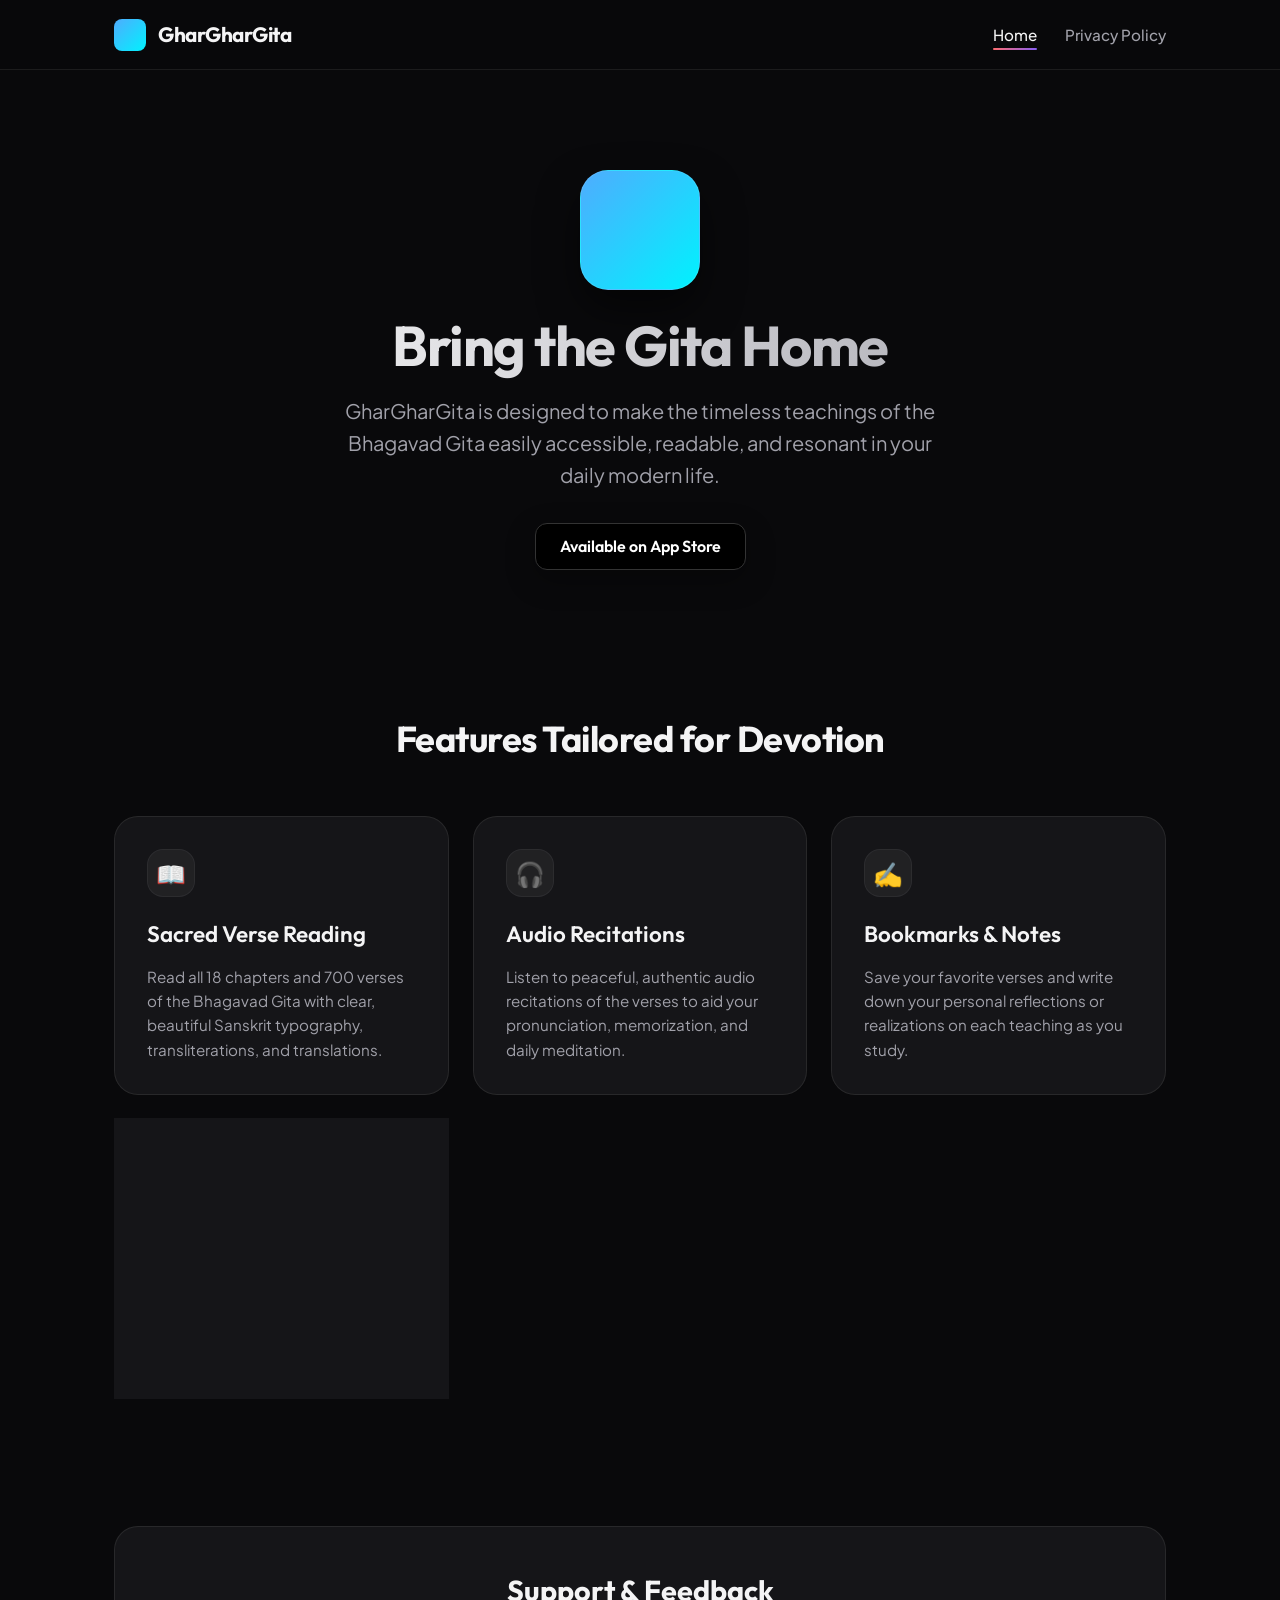
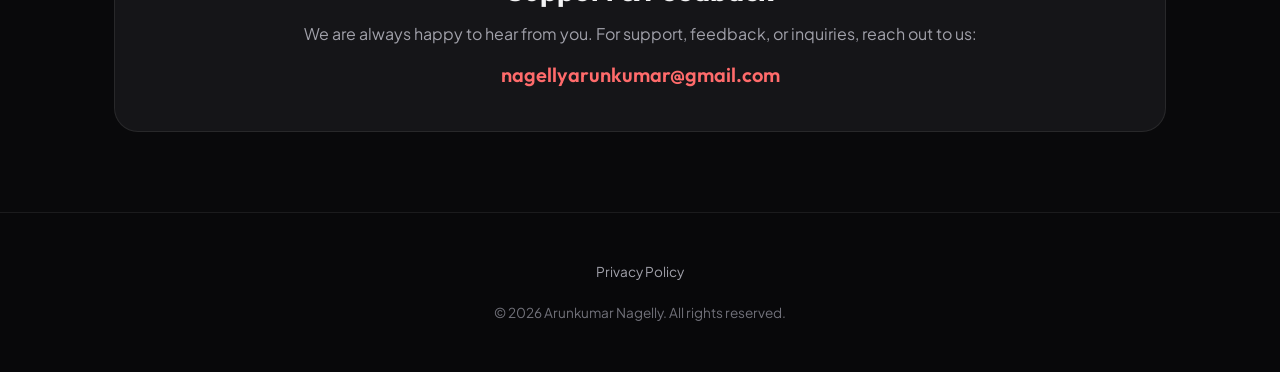
==== gharghargita/index.html @ 8e520320 "Add modern landing pages for GharGharGita and Prachodayat" ====
<!DOCTYPE html>
<html lang="en">
<head>
    <meta charset="UTF-8">
    <meta name="viewport" content="width=device-width, initial-scale=1.0">
    <title>GharGharGita - Gita in Every Home</title>
    <meta name="description" content="GharGharGita brings the wisdom and peace of the Bhagavad Gita into your daily home life. Beautiful translations, audio recitation, and clean reading layout.">
    <!-- OpenGraph Tags -->
    <meta property="og:title" content="GharGharGita - Gita in Every Home">
    <meta property="og:description" content="GharGharGita brings the wisdom and peace of the Bhagavad Gita into your daily home life. Beautiful translations, audio recitation, and clean reading layout.">
    <meta property="og:type" content="website">
    
    <link rel="stylesheet" href="../styles.css">
</head>
<body>
    <header>
        <div class="container nav-container">
            <a href="../index.html" class="logo-link">
                <span class="logo-icon gita"></span>
                <span>GharGharGita</span>
            </a>
            <ul class="nav-links">
                <li><a href="index.html" class="active">Home</a></li>
                <li><a href="../privacypolicy.html">Privacy Policy</a></li>
            </ul>
        </div>
    </header>

    <main class="container">
        <!-- Hero Section -->
        <section class="hero">
            <div class="hero-app-icon" style="background: var(--accent-gita); margin: 0 auto 24px auto;"></div>
            <h1 class="hero-title">Bring the Gita Home</h1>
            <p class="hero-tagline">GharGharGita is designed to make the timeless teachings of the Bhagavad Gita easily accessible, readable, and resonant in your daily modern life.</p>
            <a href="#" class="app-store-badge">Available on App Store</a>
        </section>

        <!-- Features Section -->
        <section class="features-section">
            <h2 class="section-title">Features Tailored for Devotion</h2>
            <div class="features-grid">
                <!-- Feature 1 -->
                <div class="feature-card">
                    <div class="feature-icon-wrapper">📖</div>
                    <h3>Sacred Verse Reading</h3>
                    <p>Read all 18 chapters and 700 verses of the Bhagavad Gita with clear, beautiful Sanskrit typography, transliterations, and translations.</p>
                </div>
                <!-- Feature 2 -->
                <div class="feature-card">
                    <div class="feature-icon-wrapper">🎧</div>
                    <h3>Audio Recitations</h3>
                    <p>Listen to peaceful, authentic audio recitations of the verses to aid your pronunciation, memorization, and daily meditation.</p>
                </div>
                <!-- Feature 3 -->
                <div class="feature-card">
                    <div class="feature-icon-wrapper">✍️</div>
                    <h3>Bookmarks & Notes</h3>
                    <p>Save your favorite verses and write down your personal reflections or realizations on each teaching as you study.</p>
                </div>
                <!-- Feature 4 -->
                <div class="feature-card">
                    <div class="feature-icon-wrapper">🧘</div>
                    <h3>Mindful & Offline</h3>
                    <p>No internet connection or account signup required. Keep your study peaceful, private, and distraction-free on your iOS device.</p>
                </div>
            </div>
        </section>

        <!-- Contact Section -->
        <section class="contact-block" style="margin-bottom: 80px;">
            <h2 style="font-family: var(--font-heading); font-size: 1.8rem; margin-bottom: 8px;">Support & Feedback</h2>
            <p style="color: var(--text-secondary);">We are always happy to hear from you. For support, feedback, or inquiries, reach out to us:</p>
            <span class="contact-email">nagellyarunkumar@gmail.com</span>
        </section>
    </main>

    <footer>
        <div class="container">
            <div class="footer-nav">
                <a href="../privacypolicy.html">Privacy Policy</a>
            </div>
            <p>&copy; 2026 Arunkumar Nagelly. All rights reserved.</p>
        </div>
    </footer>
</body>
</html>
---- styles.css ----
/* styles.css */
@import url('https://fonts.googleapis.com/css2?family=Outfit:wght@300;400;500;600;700&family=Plus+Jakarta+Sans:ital,wght@0,300;0,400;0,500;0,600;0,700;1,400&display=swap');

:root {
    --bg-primary: #09090b;
    --bg-secondary: #18181b;
    --bg-card: rgba(28, 28, 30, 0.7);
    --border-color: rgba(255, 255, 255, 0.08);
    
    --text-primary: #f4f4f5;
    --text-secondary: #a1a1aa;
    --text-muted: #71717a;
    
    --accent-glow: linear-gradient(135deg, #ff4e50 0%, #f9d423 100%);
    --accent-rasa: linear-gradient(135deg, #ff6b6b 0%, #845ef7 100%);
    --accent-gita: linear-gradient(135deg, #4facfe 0%, #00f2fe 100%);
    
    --font-heading: 'Outfit', -apple-system, BlinkMacSystemFont, "Segoe UI", Roboto, sans-serif;
    --font-body: 'Plus Jakarta Sans', -apple-system, BlinkMacSystemFont, "Segoe UI", Roboto, sans-serif;
    
    --transition-smooth: all 0.3s cubic-bezier(0.16, 1, 0.3, 1);
    --border-radius-lg: 24px;
    --border-radius-md: 16px;
    --border-radius-sm: 8px;
    --max-width: 1100px;
}

* {
    box-sizing: border-box;
    margin: 0;
    padding: 0;
}

html, body {
    background-color: var(--bg-primary);
    color: var(--text-primary);
    font-family: var(--font-body);
    line-height: 1.6;
    -webkit-font-smoothing: antialiased;
    overflow-x: hidden;
}

a {
    color: inherit;
    text-decoration: none;
    transition: var(--transition-smooth);
}

/* Common Layout Elements */
.container {
    max-width: var(--max-width);
    margin: 0 auto;
    padding: 0 24px;
}

/* Header Navbar */
header {
    position: sticky;
    top: 0;
    z-index: 100;
    backdrop-filter: blur(20px);
    -webkit-backdrop-filter: blur(20px);
    border-bottom: 1px solid var(--border-color);
    background-color: rgba(9, 9, 11, 0.7);
    padding: 18px 0;
}

.nav-container {
    display: flex;
    justify-content: space-between;
    align-items: center;
}

.logo-link {
    display: flex;
    align-items: center;
    gap: 12px;
    font-family: var(--font-heading);
    font-weight: 700;
    font-size: 1.3rem;
    letter-spacing: -0.5px;
}

.logo-icon {
    width: 32px;
    height: 32px;
    border-radius: var(--border-radius-sm);
    background: var(--accent-rasa);
    display: inline-block;
}

.logo-icon.gita {
    background: var(--accent-gita);
}

.nav-links {
    display: flex;
    gap: 28px;
    list-style: none;
}

.nav-links a {
    font-size: 0.95rem;
    font-weight: 500;
    color: var(--text-secondary);
}

.nav-links a:hover {
    color: var(--text-primary);
}

.nav-links a.active {
    color: var(--text-primary);
    position: relative;
}

.nav-links a.active::after {
    content: '';
    position: absolute;
    bottom: -6px;
    left: 0;
    width: 100%;
    height: 2px;
    background: var(--accent-rasa);
    border-radius: 2px;
}

/* Hero Section */
.hero {
    padding: 100px 0 60px 0;
    text-align: center;
    position: relative;
}

.hero::before {
    content: '';
    position: absolute;
    top: -10%;
    left: 50%;
    transform: translateX(-50%);
    width: 600px;
    height: 400px;
    background: radial-gradient(circle, rgba(132, 94, 247, 0.15) 0%, rgba(9, 9, 11, 0) 70%);
    z-index: -1;
    pointer-events: none;
}

.hero-app-icon {
    width: 120px;
    height: 120px;
    border-radius: 28px;
    box-shadow: 0 20px 40px rgba(0, 0, 0, 0.5);
    margin-bottom: 24px;
    border: 1px solid rgba(255, 255, 255, 0.1);
    transition: var(--transition-smooth);
}

.hero-app-icon:hover {
    transform: scale(1.05) rotate(2deg);
}

.hero-title {
    font-family: var(--font-heading);
    font-size: 3.5rem;
    font-weight: 700;
    letter-spacing: -1.5px;
    line-height: 1.15;
    margin-bottom: 16px;
    background: linear-gradient(to right, #ffffff, #a1a1aa);
    -webkit-background-clip: text;
    -webkit-text-fill-color: transparent;
}

.hero-tagline {
    font-size: 1.25rem;
    color: var(--text-secondary);
    max-width: 600px;
    margin: 0 auto 32px auto;
    font-weight: 400;
}

/* App Store Badge */
.app-store-badge {
    display: inline-block;
    background: #000;
    border: 1px solid #333;
    border-radius: 12px;
    padding: 10px 24px;
    font-family: var(--font-heading);
    font-weight: 600;
    font-size: 1rem;
    color: #fff;
    transition: var(--transition-smooth);
    box-shadow: 0 10px 30px rgba(0, 0, 0, 0.3);
}

.app-store-badge:hover {
    background: #111;
    border-color: #555;
    transform: translateY(-2px);
    box-shadow: 0 15px 35px rgba(0, 0, 0, 0.4);
}

/* Features Grid */
.features-section {
    padding: 80px 0;
}

.section-title {
    font-family: var(--font-heading);
    font-size: 2.25rem;
    font-weight: 700;
    letter-spacing: -0.5px;
    text-align: center;
    margin-bottom: 48px;
}

.features-grid {
    display: grid;
    grid-template-columns: repeat(auto-fit, minmax(320px, 1fr));
    gap: 24px;
}

.feature-card {
    background: var(--bg-card);
    border: 1px solid var(--border-color);
    border-radius: var(--border-radius-lg);
    padding: 32px;
    backdrop-filter: blur(10px);
    -webkit-backdrop-filter: blur(10px);
    transition: var(--transition-smooth);
    display: flex;
    flex-direction: column;
    justify-content: flex-start;
}

.feature-card:hover {
    transform: translateY(-6px);
    border-color: rgba(255, 255, 255, 0.15);
    box-shadow: 0 20px 40px rgba(0, 0, 0, 0.4);
}

.feature-icon-wrapper {
    width: 48px;
    height: 48px;
    border-radius: var(--border-radius-md);
    background: rgba(255, 255, 255, 0.05);
    display: flex;
    align-items: center;
    justify-content: center;
    margin-bottom: 20px;
    font-size: 1.5rem;
    border: 1px solid rgba(255, 255, 255, 0.05);
}

.feature-card h3 {
    font-family: var(--font-heading);
    font-size: 1.4rem;
    font-weight: 600;
    margin-bottom: 12px;
}

.feature-card p {
    color: var(--text-secondary);
    font-size: 0.95rem;
    line-height: 1.6;
}

/* Premium Information */
.premium-section {
    padding: 80px 0;
    position: relative;
}

.premium-card {
    background: linear-gradient(180deg, rgba(28, 28, 30, 0.6) 0%, rgba(14, 14, 16, 0.8) 100%);
    border: 1px solid rgba(132, 94, 247, 0.3);
    border-radius: var(--border-radius-lg);
    padding: 48px;
    text-align: center;
    position: relative;
    overflow: hidden;
    max-width: 800px;
    margin: 0 auto;
    backdrop-filter: blur(10px);
    -webkit-backdrop-filter: blur(10px);
}

.premium-card::before {
    content: '';
    position: absolute;
    top: -50%;
    left: -50%;
    width: 200%;
    height: 200%;
    background: radial-gradient(circle, rgba(132, 94, 247, 0.1) 0%, rgba(9, 9, 11, 0) 60%);
    pointer-events: none;
    z-index: -1;
}

.premium-badge {
    background: var(--accent-rasa);
    color: white;
    font-size: 0.8rem;
    font-family: var(--font-heading);
    font-weight: 700;
    text-transform: uppercase;
    letter-spacing: 1px;
    padding: 6px 16px;
    border-radius: 20px;
    display: inline-block;
    margin-bottom: 20px;
}

.premium-title {
    font-family: var(--font-heading);
    font-size: 2rem;
    font-weight: 700;
    margin-bottom: 12px;
}

.premium-price {
    font-size: 1.5rem;
    font-family: var(--font-heading);
    font-weight: 600;
    color: #ff6b6b;
    margin-bottom: 24px;
}

.premium-list {
    text-align: left;
    max-width: 500px;
    margin: 0 auto 32px auto;
    list-style: none;
}

.premium-list li {
    padding-left: 28px;
    position: relative;
    margin-bottom: 12px;
    font-size: 1rem;
    color: var(--text-secondary);
}

.premium-list li::before {
    content: '✦';
    position: absolute;
    left: 0;
    top: 0;
    color: #ff6b6b;
}

/* Legal Documents & Support layout */
.doc-layout {
    max-width: 750px;
    margin: 60px auto 100px auto;
    padding: 0 24px;
}

.doc-header {
    margin-bottom: 40px;
    text-align: center;
}

.doc-title {
    font-family: var(--font-heading);
    font-size: 2.75rem;
    font-weight: 700;
    letter-spacing: -1px;
    margin-bottom: 12px;
}

.doc-date {
    color: var(--text-muted);
    font-size: 0.9rem;
    text-transform: uppercase;
    letter-spacing: 0.5px;
}

.doc-content h2 {
    font-family: var(--font-heading);
    font-size: 1.6rem;
    font-weight: 600;
    margin-top: 36px;
    margin-bottom: 16px;
    color: var(--text-primary);
    border-bottom: 1px solid var(--border-color);
    padding-bottom: 8px;
}

.doc-content p {
    color: var(--text-secondary);
    margin-bottom: 20px;
    font-size: 1rem;
    line-height: 1.7;
}

.doc-content ul {
    margin-bottom: 24px;
    padding-left: 20px;
    color: var(--text-secondary);
}

.doc-content li {
    margin-bottom: 8px;
    font-size: 1rem;
}

/* Support Page Accordion / Items */
.faq-container {
    margin-top: 32px;
}

.faq-item {
    background: var(--bg-card);
    border: 1px solid var(--border-color);
    border-radius: var(--border-radius-md);
    margin-bottom: 16px;
    padding: 24px;
    transition: var(--transition-smooth);
}

.faq-item:hover {
    border-color: rgba(255, 255, 255, 0.15);
}

.faq-question {
    font-family: var(--font-heading);
    font-size: 1.15rem;
    font-weight: 600;
    margin-bottom: 8px;
    color: var(--text-primary);
}

.faq-answer {
    color: var(--text-secondary);
    font-size: 0.95rem;
    line-height: 1.6;
}

/* Contact Info block */
.contact-block {
    background: var(--bg-card);
    border: 1px solid var(--border-color);
    border-radius: var(--border-radius-lg);
    padding: 40px;
    text-align: center;
    margin-top: 48px;
}

.contact-email {
    display: inline-block;
    font-family: var(--font-heading);
    font-size: 1.25rem;
    font-weight: 600;
    color: #ff6b6b;
    margin-top: 12px;
}

/* App Hub / Portal Layout */
.portal-grid {
    display: grid;
    grid-template-columns: repeat(auto-fit, minmax(400px, 1fr));
    gap: 32px;
    padding: 60px 0 100px 0;
}

@media (max-width: 768px) {
    .portal-grid {
        grid-template-columns: 1fr;
    }
}

.app-card {
    background: var(--bg-card);
    border: 1px solid var(--border-color);
    border-radius: var(--border-radius-lg);
    padding: 48px 40px;
    backdrop-filter: blur(10px);
    -webkit-backdrop-filter: blur(10px);
    transition: var(--transition-smooth);
    display: flex;
    flex-direction: column;
    align-items: center;
    text-align: center;
    position: relative;
    overflow: hidden;
}

.app-card:hover {
    transform: translateY(-8px);
    box-shadow: 0 30px 60px rgba(0, 0, 0, 0.4);
}

.app-card.rasa-card:hover {
    border-color: rgba(132, 94, 247, 0.4);
}

.app-card.gita-card:hover {
    border-color: rgba(79, 172, 254, 0.4);
}

.app-card-icon {
    width: 96px;
    height: 96px;
    border-radius: 22px;
    margin-bottom: 24px;
    border: 1px solid rgba(255, 255, 255, 0.08);
}

.app-card-title {
    font-family: var(--font-heading);
    font-size: 1.8rem;
    font-weight: 700;
    margin-bottom: 12px;
}

.app-card-desc {
    color: var(--text-secondary);
    font-size: 0.95rem;
    margin-bottom: 32px;
    line-height: 1.6;
    flex-grow: 1;
}

.app-card-btn {
    background: rgba(255, 255, 255, 0.05);
    border: 1px solid rgba(255, 255, 255, 0.1);
    color: #fff;
    padding: 12px 28px;
    border-radius: var(--border-radius-md);
    font-weight: 600;
    transition: var(--transition-smooth);
    width: 100%;
    margin-bottom: 12px;
}

.app-card-btn:hover {
    background: #fff;
    color: #000;
    border-color: #fff;
}

.app-card-links {
    display: flex;
    gap: 16px;
    font-size: 0.85rem;
    color: var(--text-muted);
}

.app-card-links a:hover {
    color: var(--text-primary);
}

/* Footer styling */
footer {
    border-top: 1px solid var(--border-color);
    padding: 48px 0;
    color: var(--text-muted);
    font-size: 0.85rem;
    text-align: center;
    background: rgba(9, 9, 11, 0.5);
}

.footer-nav {
    display: flex;
    justify-content: center;
    gap: 24px;
    margin-bottom: 20px;
}

.footer-nav a {
    color: var(--text-secondary);
}

.footer-nav a:hover {
    color: var(--text-primary);
}

/* Media Queries */
@media (max-width: 768px) {
    .hero-title {
        font-size: 2.5rem;
    }
    
    .nav-links {
        display: none; /* simple mobile fallback, or we rely on full responsive layout */
    }
    
    .features-grid {
        grid-template-columns: 1fr;
    }
}
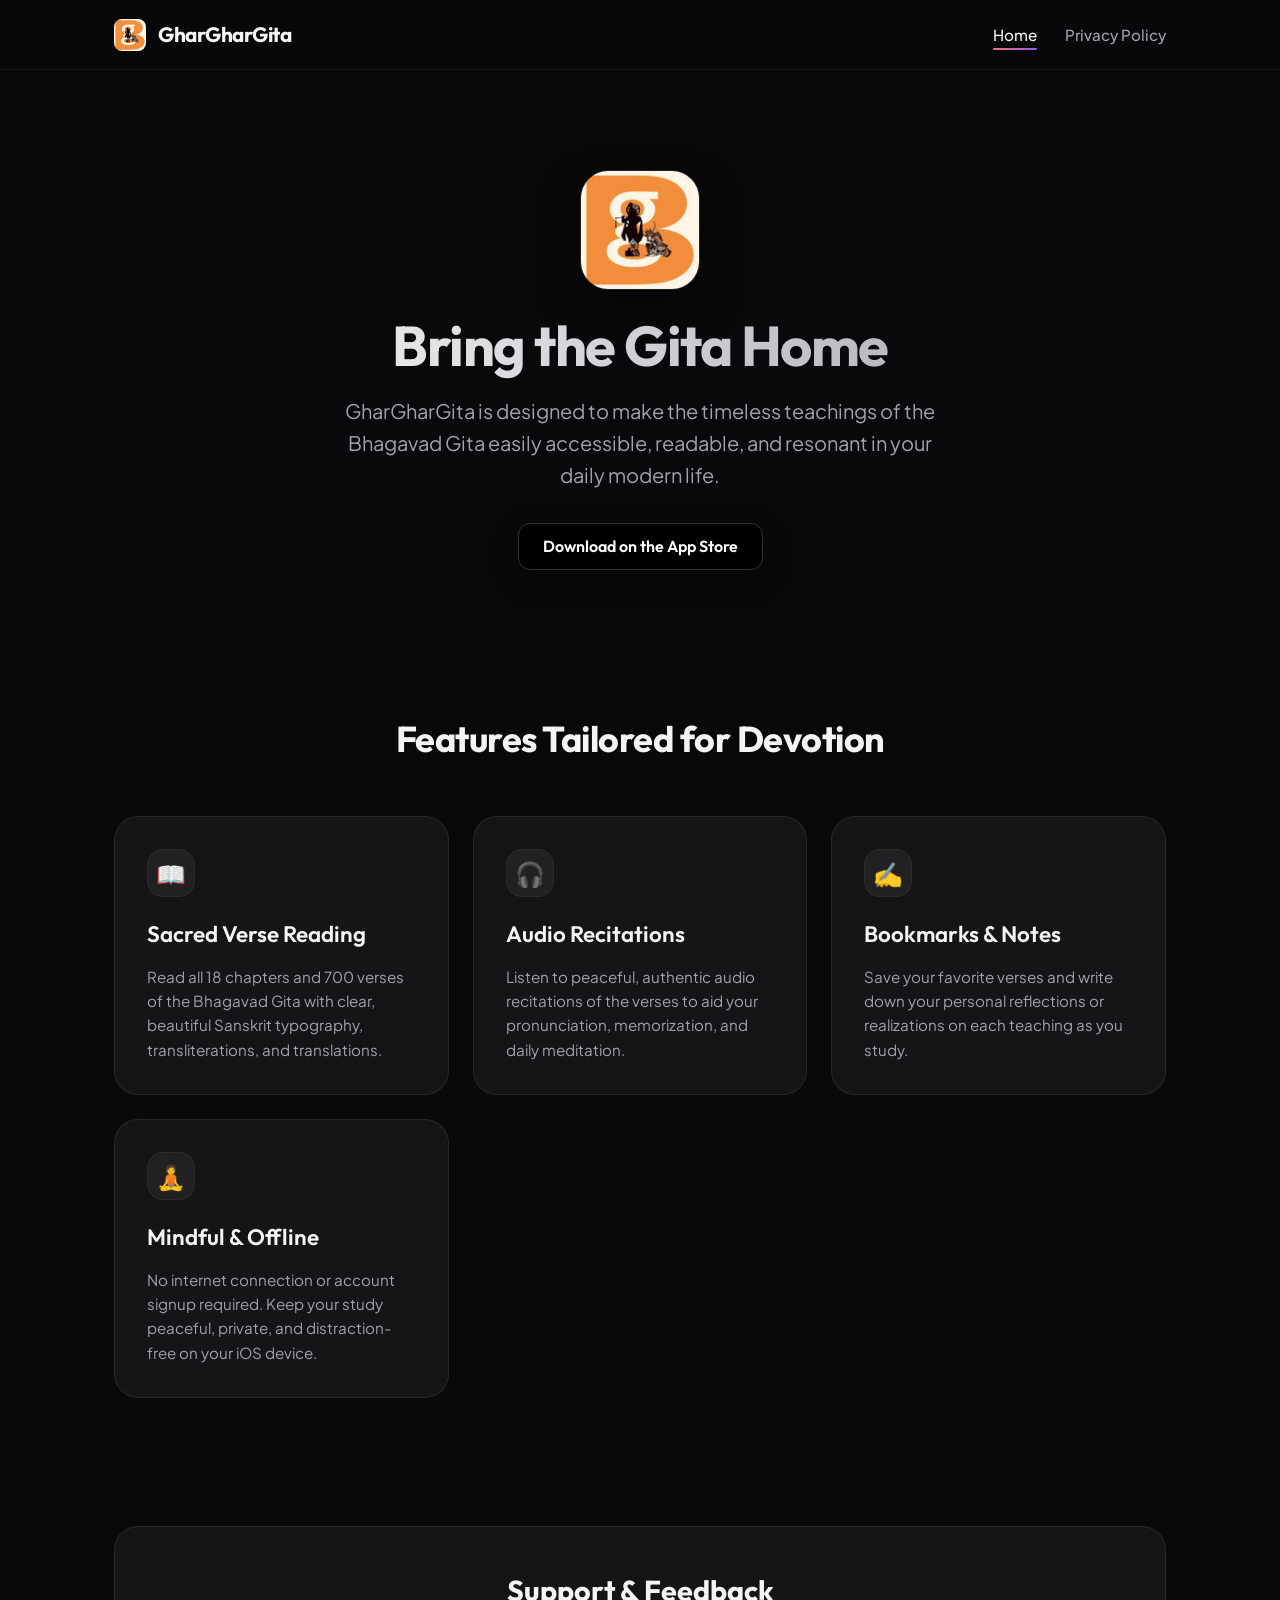
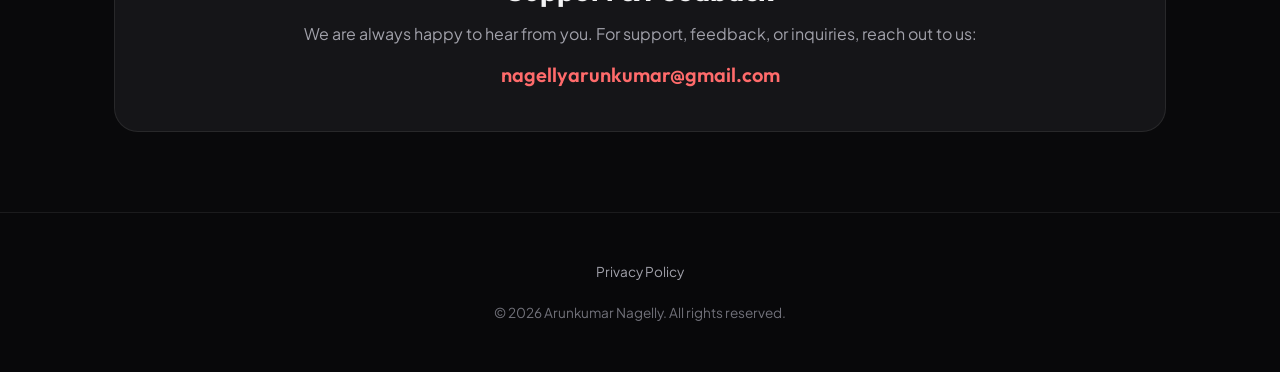
==== commit 1703190f: "Update app icons, email, and GharGharGita App Store links" ====
--- a/gharghargita/index.html
+++ b/gharghargita/index.html
@@ -16,7 +16,7 @@
     <header>
         <div class="container nav-container">
             <a href="../index.html" class="logo-link">
-                <span class="logo-icon gita"></span>
+                <img src="assets/logo.png" alt="GharGharGita Logo" style="width: 32px; height: 32px; border-radius: 8px; object-fit: cover;">
                 <span>GharGharGita</span>
             </a>
             <ul class="nav-links">
@@ -29,10 +29,10 @@
     <main class="container">
         <!-- Hero Section -->
         <section class="hero">
-            <div class="hero-app-icon" style="background: var(--accent-gita); margin: 0 auto 24px auto;"></div>
+            <img src="assets/logo.png" alt="GharGharGita Icon" class="hero-app-icon" style="object-fit: cover; display: block; margin: 0 auto 24px auto;">
             <h1 class="hero-title">Bring the Gita Home</h1>
             <p class="hero-tagline">GharGharGita is designed to make the timeless teachings of the Bhagavad Gita easily accessible, readable, and resonant in your daily modern life.</p>
-            <a href="#" class="app-store-badge">Available on App Store</a>
+            <a href="https://apps.apple.com/us/app/gharghargita-gita-learning-app/id1563381344" target="_blank" class="app-store-badge">Download on the App Store</a>
         </section>
 
         <!-- Features Section -->
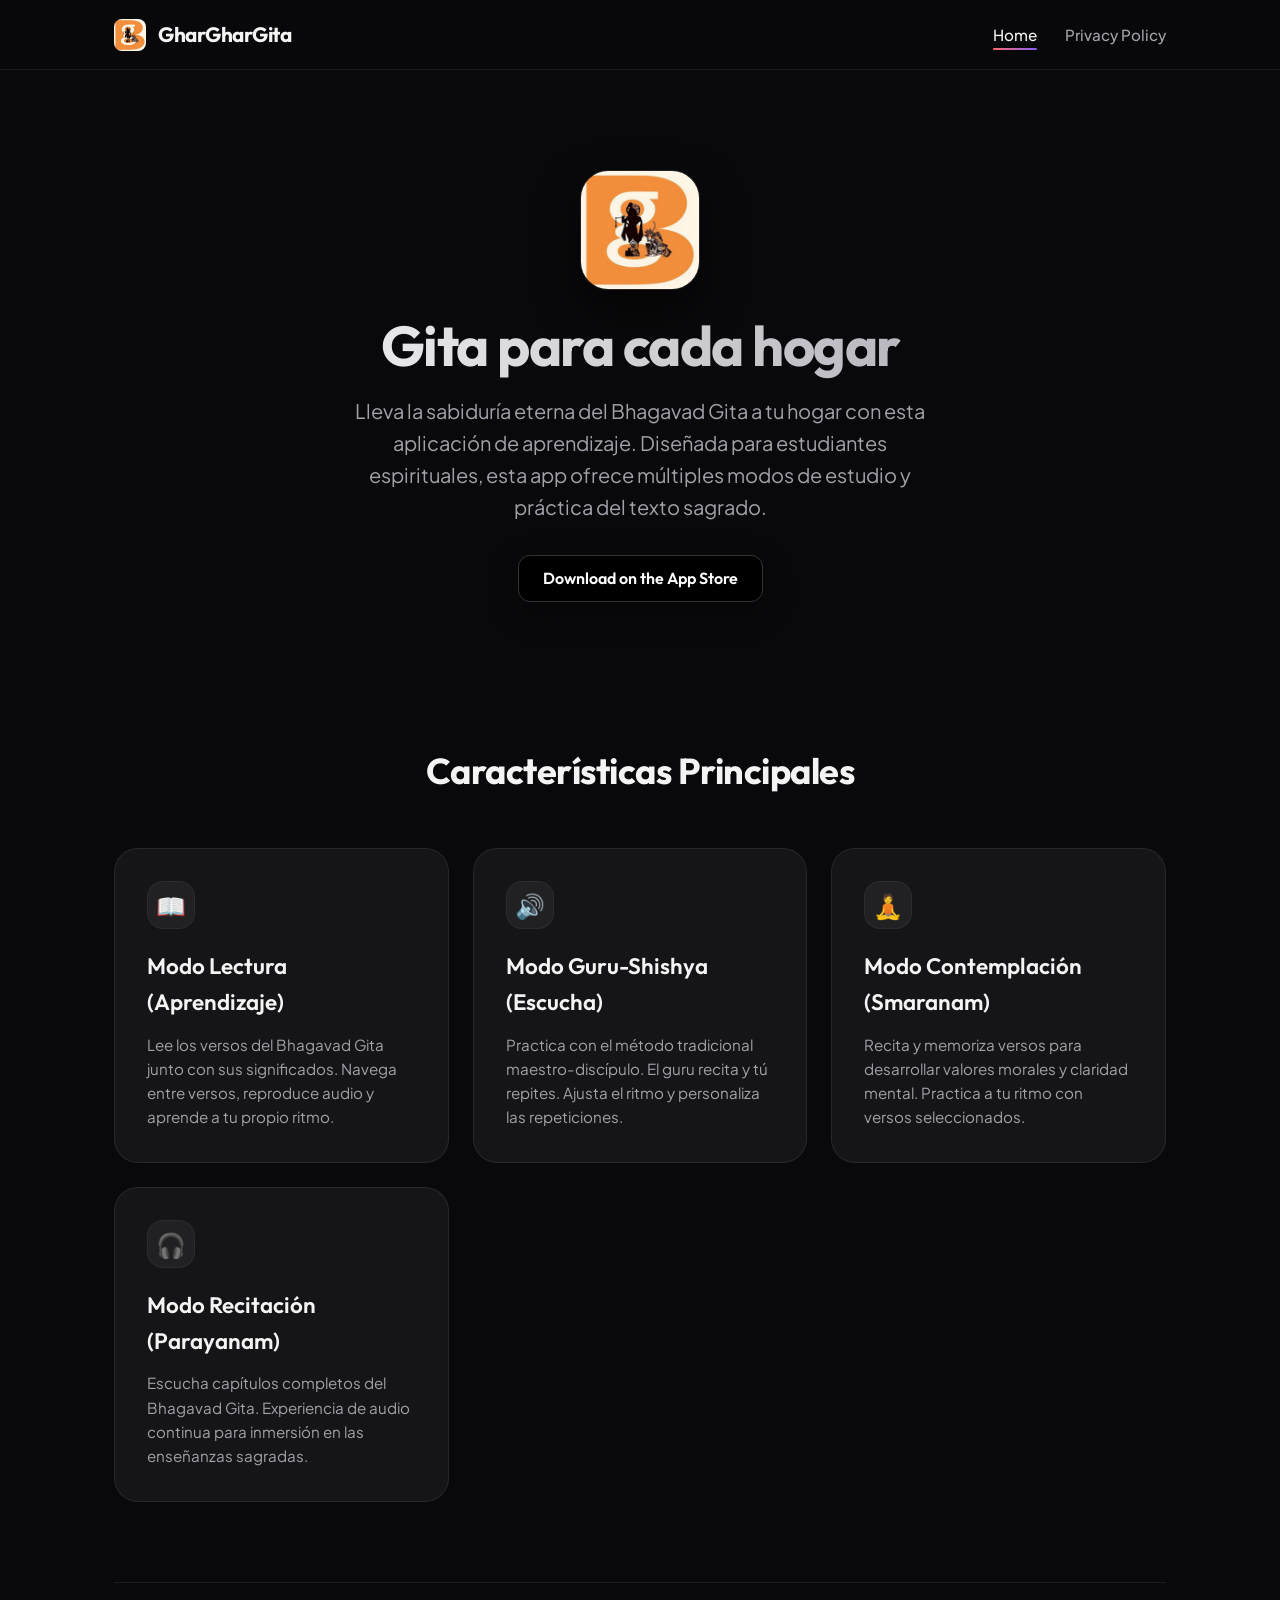
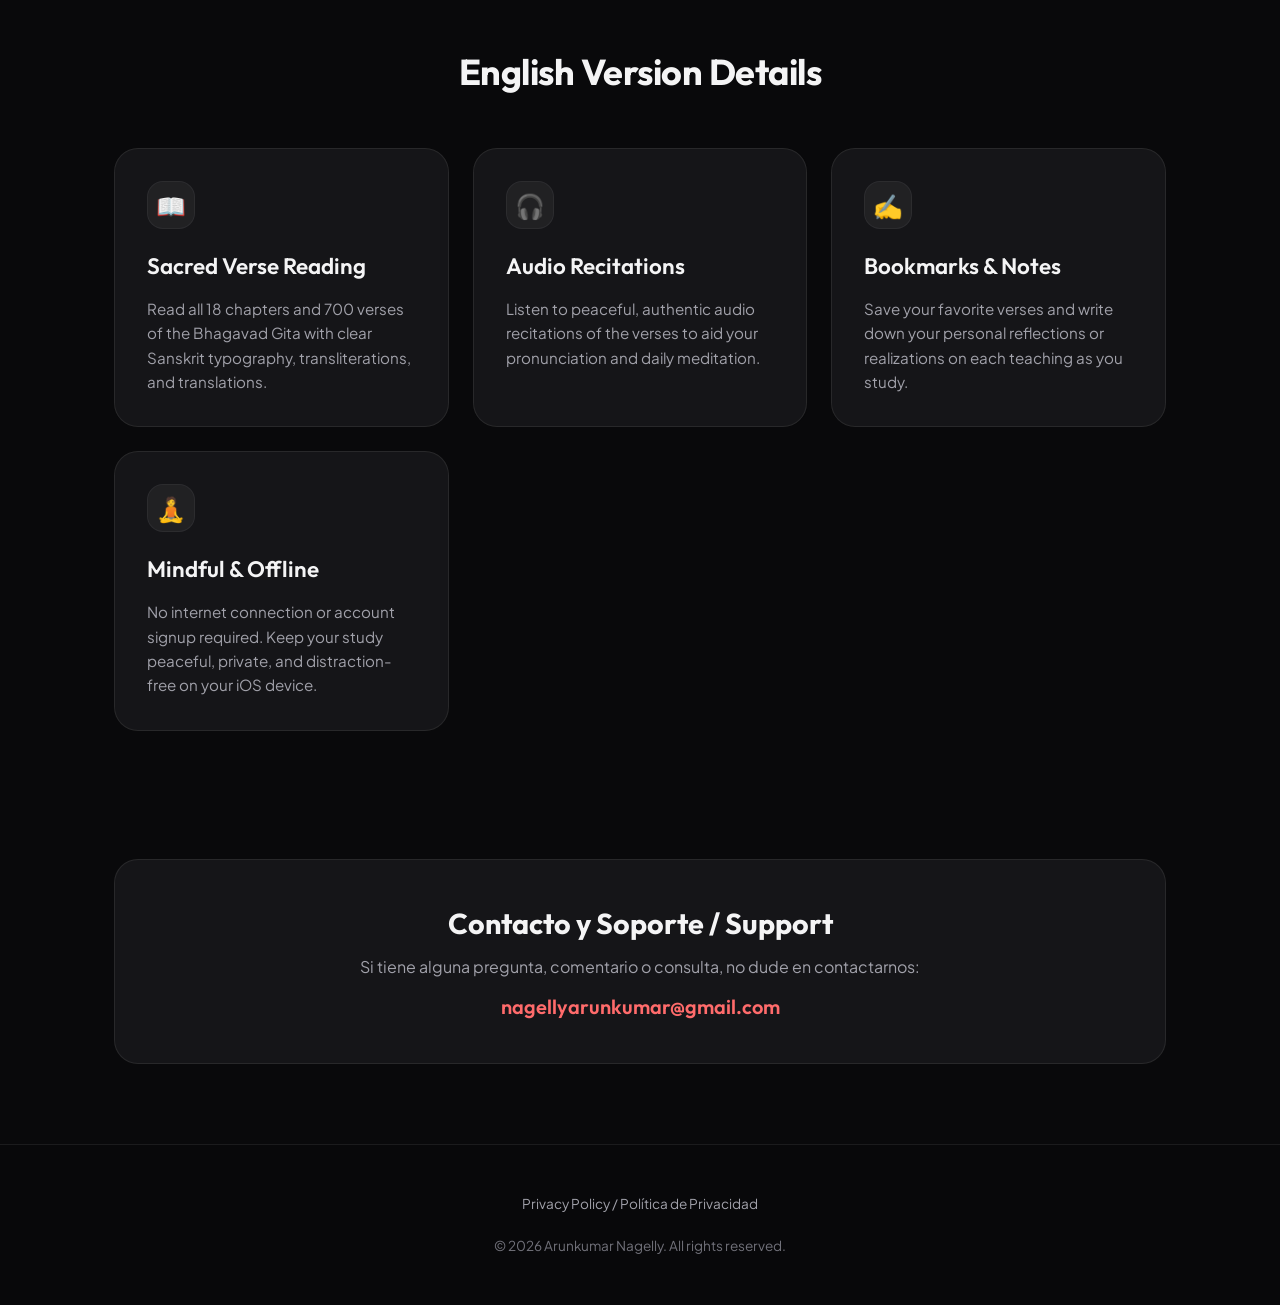
==== commit 10662b82: "Add Spanish translation for Gita para cada hogar" ====
--- a/gharghargita/index.html
+++ b/gharghargita/index.html
@@ -3,11 +3,11 @@
 <head>
     <meta charset="UTF-8">
     <meta name="viewport" content="width=device-width, initial-scale=1.0">
-    <title>GharGharGita - Gita in Every Home</title>
-    <meta name="description" content="GharGharGita brings the wisdom and peace of the Bhagavad Gita into your daily home life. Beautiful translations, audio recitation, and clean reading layout.">
+    <title>GharGharGita - Gita in Every Home / Gita para cada hogar</title>
+    <meta name="description" content="GharGharGita (Gita para cada hogar) brings the wisdom and peace of the Bhagavad Gita into your daily home life. Beautiful translations, audio recitation, and clean reading layout.">
     <!-- OpenGraph Tags -->
     <meta property="og:title" content="GharGharGita - Gita in Every Home">
-    <meta property="og:description" content="GharGharGita brings the wisdom and peace of the Bhagavad Gita into your daily home life. Beautiful translations, audio recitation, and clean reading layout.">
+    <meta property="og:description" content="GharGharGita (Gita para cada hogar) brings the wisdom and peace of the Bhagavad Gita into your daily home life. Beautiful translations, audio recitation, and clean reading layout.">
     <meta property="og:type" content="website">
     
     <link rel="stylesheet" href="../styles.css">
@@ -30,34 +30,61 @@
         <!-- Hero Section -->
         <section class="hero">
             <img src="assets/logo.png" alt="GharGharGita Icon" class="hero-app-icon" style="object-fit: cover; display: block; margin: 0 auto 24px auto;">
-            <h1 class="hero-title">Bring the Gita Home</h1>
-            <p class="hero-tagline">GharGharGita is designed to make the timeless teachings of the Bhagavad Gita easily accessible, readable, and resonant in your daily modern life.</p>
+            <h1 class="hero-title">Gita para cada hogar</h1>
+            <p class="hero-tagline">Lleva la sabiduría eterna del Bhagavad Gita a tu hogar con esta aplicación de aprendizaje. Diseñada para estudiantes espirituales, esta app ofrece múltiples modos de estudio y práctica del texto sagrado.</p>
             <a href="https://apps.apple.com/us/app/gharghargita-gita-learning-app/id1563381344" target="_blank" class="app-store-badge">Download on the App Store</a>
         </section>
 
-        <!-- Features Section -->
+        <!-- Spanish Features Section -->
         <section class="features-section">
-            <h2 class="section-title">Features Tailored for Devotion</h2>
+            <h2 class="section-title">Características Principales</h2>
             <div class="features-grid">
                 <!-- Feature 1 -->
                 <div class="feature-card">
                     <div class="feature-icon-wrapper">📖</div>
-                    <h3>Sacred Verse Reading</h3>
-                    <p>Read all 18 chapters and 700 verses of the Bhagavad Gita with clear, beautiful Sanskrit typography, transliterations, and translations.</p>
+                    <h3>Modo Lectura (Aprendizaje)</h3>
+                    <p>Lee los versos del Bhagavad Gita junto con sus significados. Navega entre versos, reproduce audio y aprende a tu propio ritmo.</p>
                 </div>
                 <!-- Feature 2 -->
                 <div class="feature-card">
+                    <div class="feature-icon-wrapper">🔊</div>
+                    <h3>Modo Guru-Shishya (Escucha)</h3>
+                    <p>Practica con el método tradicional maestro-discípulo. El guru recita y tú repites. Ajusta el ritmo y personaliza las repeticiones.</p>
+                </div>
+                <!-- Feature 3 -->
+                <div class="feature-card">
+                    <div class="feature-icon-wrapper">🧘</div>
+                    <h3>Modo Contemplación (Smaranam)</h3>
+                    <p>Recita y memoriza versos para desarrollar valores morales y claridad mental. Practica a tu ritmo con versos seleccionados.</p>
+                </div>
+                <!-- Feature 4 -->
+                <div class="feature-card">
+                    <div class="feature-icon-wrapper">🎧</div>
+                    <h3>Modo Recitación (Parayanam)</h3>
+                    <p>Escucha capítulos completos del Bhagavad Gita. Experiencia de audio continua para inmersión en las enseñanzas sagradas.</p>
+                </div>
+            </div>
+        </section>
+
+        <!-- English Features Section -->
+        <section class="features-section" style="border-top: 1px solid var(--border-color); padding-top: 60px;">
+            <h2 class="section-title">English Version Details</h2>
+            <div class="features-grid">
+                <div class="feature-card">
+                    <div class="feature-icon-wrapper">📖</div>
+                    <h3>Sacred Verse Reading</h3>
+                    <p>Read all 18 chapters and 700 verses of the Bhagavad Gita with clear Sanskrit typography, transliterations, and translations.</p>
+                </div>
+                <div class="feature-card">
                     <div class="feature-icon-wrapper">🎧</div>
                     <h3>Audio Recitations</h3>
-                    <p>Listen to peaceful, authentic audio recitations of the verses to aid your pronunciation, memorization, and daily meditation.</p>
+                    <p>Listen to peaceful, authentic audio recitations of the verses to aid your pronunciation and daily meditation.</p>
                 </div>
-                <!-- Feature 3 -->
                 <div class="feature-card">
                     <div class="feature-icon-wrapper">✍️</div>
                     <h3>Bookmarks & Notes</h3>
                     <p>Save your favorite verses and write down your personal reflections or realizations on each teaching as you study.</p>
                 </div>
-                <!-- Feature 4 -->
                 <div class="feature-card">
                     <div class="feature-icon-wrapper">🧘</div>
                     <h3>Mindful & Offline</h3>
@@ -68,8 +95,8 @@
 
         <!-- Contact Section -->
         <section class="contact-block" style="margin-bottom: 80px;">
-            <h2 style="font-family: var(--font-heading); font-size: 1.8rem; margin-bottom: 8px;">Support & Feedback</h2>
-            <p style="color: var(--text-secondary);">We are always happy to hear from you. For support, feedback, or inquiries, reach out to us:</p>
+            <h2 style="font-family: var(--font-heading); font-size: 1.8rem; margin-bottom: 8px;">Contacto y Soporte / Support</h2>
+            <p style="color: var(--text-secondary);">Si tiene alguna pregunta, comentario o consulta, no dude en contactarnos:</p>
             <span class="contact-email">nagellyarunkumar@gmail.com</span>
         </section>
     </main>
@@ -77,7 +104,7 @@
     <footer>
         <div class="container">
             <div class="footer-nav">
-                <a href="../privacypolicy.html">Privacy Policy</a>
+                <a href="../privacypolicy.html">Privacy Policy / Política de Privacidad</a>
             </div>
             <p>&copy; 2026 Arunkumar Nagelly. All rights reserved.</p>
         </div>
